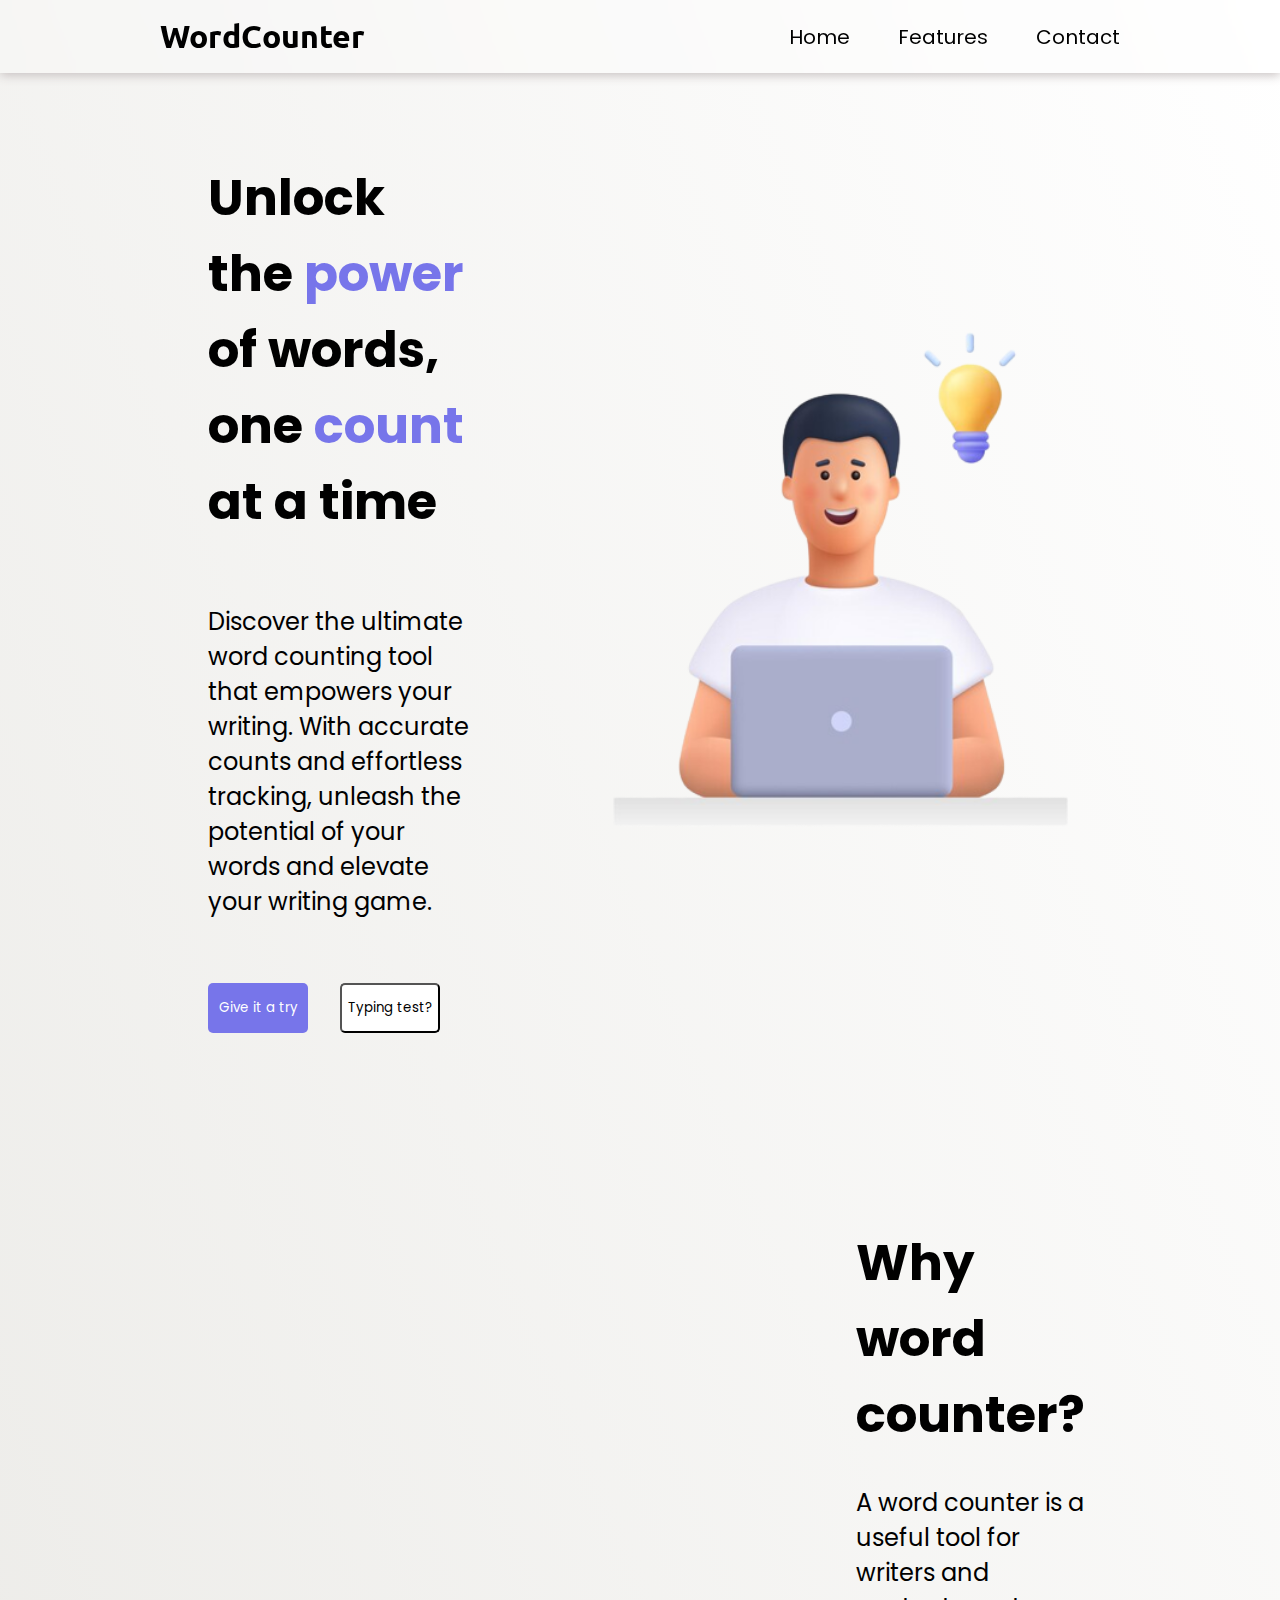
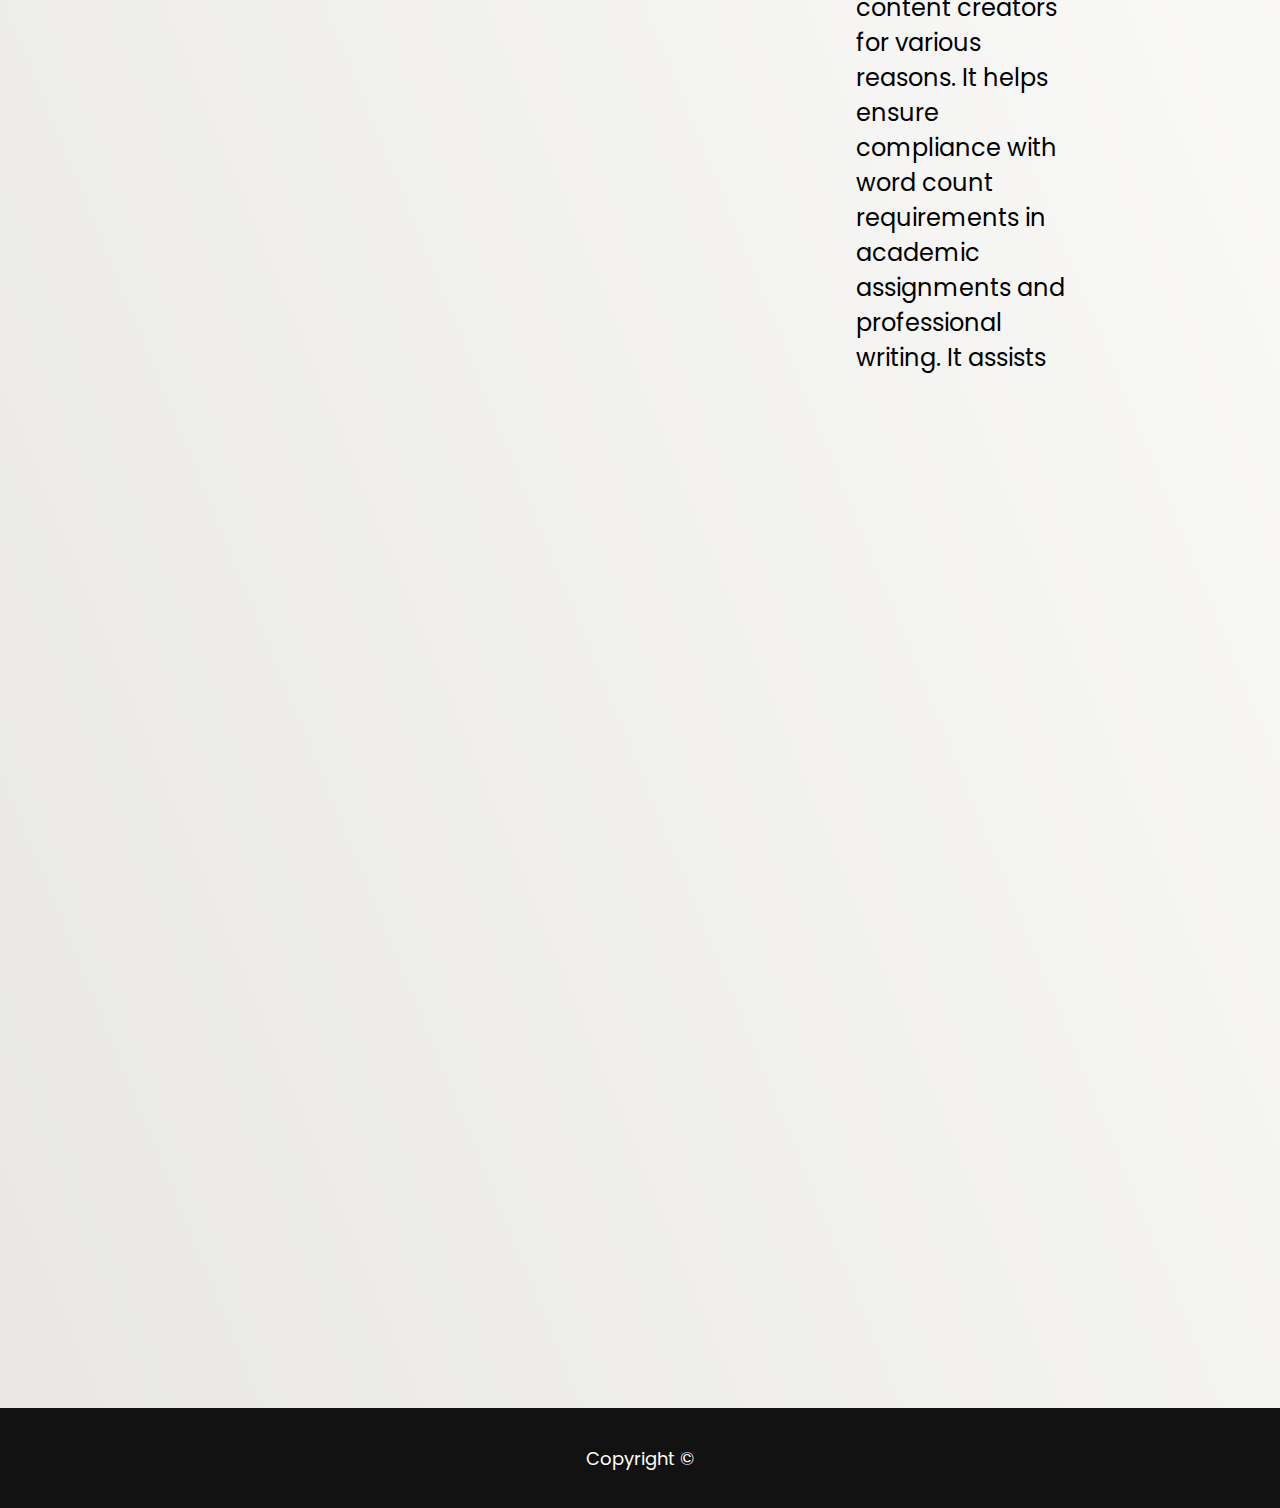
==== LandingPage/index.html @ abe4e461 "whfh" ====
<!DOCTYPE html>
<html lang="en">

<head>
    <meta charset="UTF-8">
    <meta http-equiv="X-UA-Compatible" content="IE=edge">
    <meta name="viewport" content="width=device-width, initial-scale=1.0">
    <title>WordCounter</title>
    <link rel="stylesheet" href="style.css">
    <link href="https://unpkg.com/aos@2.3.1/dist/aos.css" rel="stylesheet">
</head>

<body>

    <div class="nav">
        <h1 class="logo">WordCounter</h1>

        <div class="tags">
            <a href="">Home</a>
            <a href="">Features</a>
            <a href="#contact">Contact</a>
        </div>


        <!-- <div class="button">
            <a href="/TypingTest/index3.html"><button class="typingtest">Typing test?</button></a>
        </div> -->
    </div>


    <div class="wrapper">

        <div class="main">

            <div class="left">
                <h1 class="hd">Unlock the <span class="clr"> power </span> of words, one <span class="clr">
                        count</span> at
                    a time
                </h1>
                <p class="para1">Discover the ultimate word counting tool that empowers your writing. With accurate
                    counts and
                    effortless tracking, unleash the potential of your words and elevate your writing game.</p>

                <div class="butn">
                    <a href="/MainPage/indexx.html"><button class="mainpro">Give it a try</button></a>
                    <a href="/TypingTest/index3.html"><button class="typingtest">Typing test?</button></a>
                </div>

            </div>

            <div class="right">
                <img src="/images/laptop.png" class="ofc" height="600px" width="600px" alt="">
            </div>
        </div>

        <div class="main2">

            <div data-aos="fade-up-right" class="left2">
                <img src="/images/idea.png" width="500px" height="500px" alt="">
            </div>

            <div class="right2">
                <h1 class="hd2">Why word counter?</h1>
                <p class="para2">A word counter is a useful tool for writers and content creators for various
                    reasons. It
                    helps ensure
                    compliance with word count requirements in academic assignments and professional writing. It
                    assists
                </p>
            </div>
        </div>

        <div class="main3" data-aos="fade-up" id="contact">
            <div class="left3">

                <div class="headpart">
                    <h1 class="hd3">Contact Us</h1>
                    <p>Questions, Thoughts, Or Just Want To Say Hello?</p>
                </div>
                <form action="">

                    <div class="input-fields">
                        <input type="text" placeholder="Enter your name">
                    </div>
                    <div class="input-fields">
                        <input type="text" placeholder="Enter your email address">
                    </div>
                    <div class="input-fields">
                        <input type="text" placeholder="Enter your subject">
                    </div>
                    <div class="input-text">
                        <textarea name="" placeholder="Enter your message" id="" cols="30" rows="10"></textarea>
                    </div>

                </form>

                <button class="msg">Send Message</button>
            </div>
            <div class="right3">
                <img src="/images/call.png" width="500px" height="500px" alt="">

            </div>
        </div>

        <div class="footer">
            Copyright &copy
        </div>

    </div>


    <script src="https://unpkg.com/aos@2.3.1/dist/aos.js"></script>
    <script>
        AOS.init();
    </script>
</body>

</html>
---- LandingPage/style.css ----
@import url('https://fonts.googleapis.com/css2?family=Ubuntu&display=swap');
@import url('https://fonts.googleapis.com/css2?family=Poppins&display=swap');



* {
    margin: 0;
    padding: 0;
    scroll-behavior: smooth;
    box-sizing: border-box;
    font-family: 'Poppins','Sans-serif';
    /* overflow-x: hidden; */
}

body {
    background-image: linear-gradient(to top right, #e8e7e3, 
    #ffffff);
    overflow-x: hidden;
}

/* Nav-Bar Customization*/
.logo {
    font-size: 32px;
    font-family: Ubuntu, sans-serif;
    /* 215/48 */
}

.nav {
    position: fixed;
    width: 100%;
    padding: 1em 10em 1em 10em;
    display: flex;
    justify-content: space-between;
    align-items: center;
    flex-wrap: wrap;
    background-color: #fff4;
    box-shadow: 0px 2px 1px 0px #c5bebe; 
    -webkit-box-shadow: 0px 2px 10px 0px #c5bebe; 
    -moz-box-shadow: 0px 2px 1px 0px #c5bebe;
    backdrop-filter: blur(10px);
    z-index: 1000;
}

.wrapper {
    padding-top: 5em;
    display: flex;
    flex-direction: column;
    justify-content: center;
    align-items: center;
    gap: 5em;
}

.tags {
    display: flex;
    gap: 3em;
    flex-wrap: wrap;
}

.tags a{
    text-decoration: none;
    color: black;
    font-size: 20px;
}

.button {
    width: 215px;
    display: flex;
    justify-content: center;
    align-items: center;
}

.typingtest {
    height: 50px;
    width: 100px;
    border-radius: 5px;
    background-color: white;
}

.typingtest:hover {
    background-color: black;
    color: white;
}

/* Navbar done */


/* Main Start */

.main {
    /* padding: 3em 20em 3em 20em; */
    width: min(1500px,80%);
    display: flex;
    justify-content: center;
    align-items: center;
    /* gap: 5em; */
}

.left {
    max-width: 1200px;
    padding: 5em 5em 0em 5em;
    display: flex;
    flex-direction: column;
    gap: 4em;
}

.butn {
    display: flex;
    gap: 2em;
}

.hd {
    font-size: 50px;
}

.clr {
    color: #7775ea;
}

.para1 {
    font-size: 24px;
}

.mainpro {
    height: 50px;
    width: 100px;
    background-color: #7775ea;
    color: white;
    border: none;
    border-radius: 5px;
}

.mainpro:hover {
    background-color: black;
    color: white;
}

/* Main  end */

/* Main2 start */

.main2 {    
    /* padding: 3em 20em 3em 20em; */
    width: min(1500px,80%);
    gap: 5em;
    display: flex;
    justify-content: center;

}

.right2 {
    padding: 7em 10em 0em 15em;
    /* padding-top: -20em; */
    display: flex;
    flex-direction: column;
    gap: 2em;
}

.hd2 {
    font-size: 50px;
}

.para2 {
    font-size: 24px;
}

/* Main2 end */

/* Main3 start */

.main3 {
    display: flex;
    padding: 3em 25em 3em 25em;
    justify-content: space-between;
    align-items: center;
    /* gap: 20em; */
}

.left3 {
    display: flex;
    flex-direction: column;
    /* padding: 5em 5em 0em 5em; */
    gap: 1em;
}


.right3 {
    padding: 0em 3em;
}



.headpart h1 {
    font-size: 60px;
    color: #7573e7;
    /* color: #ff4f5a; */
}

.headpart p {
    font-size: 24px;
}


.input-fields {
    height: 45px;
    width: 600px;
    box-shadow: 2px 2px 10px #131212;
}


.input-fields input {
    /* border:none; */
    border-radius: 5px;
    padding: 10px;
    height: 45px;
    width: 600px;
    outline: none;

}



.input-text textarea {
    border-radius: 5px;
    height: 200px;
    width: 600px;
    padding: 10px;
    resize: none;
    outline: none;
    overflow-y: none;
    box-shadow: 1px 1px 10px #131212;
    font-size: 18px;
}

.msg {
    margin-top: 2em;
    height: 50px;
    width: 200px;
    background-color: #7573e7;
    color: white;
    font-size: 18px;
    border: none;
    box-shadow: 2px 2px 10px #131212;
    margin-bottom: 1rem;
}

.msg:hover {

    background-color: rgb(255, 255, 255);
    color: black;
}

form {
    display: flex;
    flex-direction: column;
    gap: 1em;
    /* gap: 1rem; */
}

/* Main3 end */

/* footer */

.footer {
    margin-top: 10%;
    background-color: #131212;
    height: 100px;
    width: 100%;
    color: white;
    font-size: 18px;
    display: flex;
    justify-content: center;
    align-items: center;
}

/* footer end */


@media (max-width:)
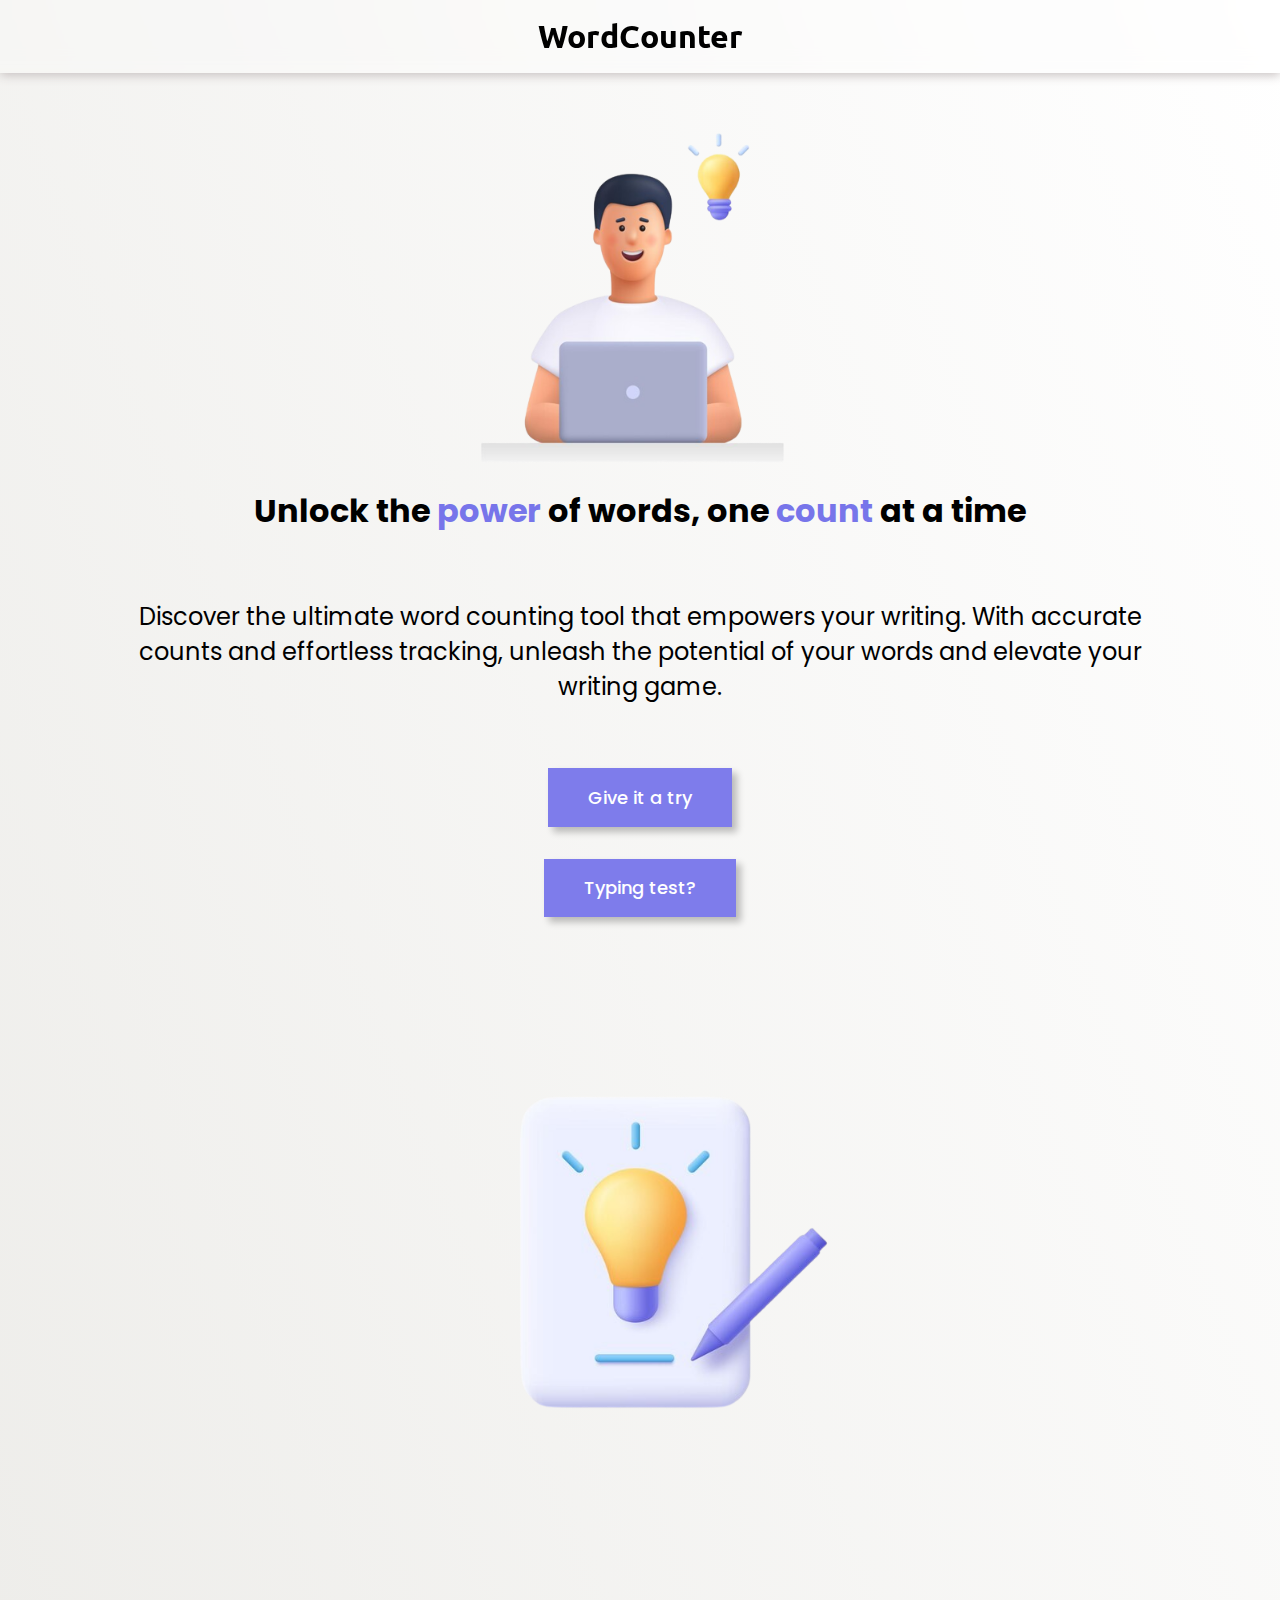
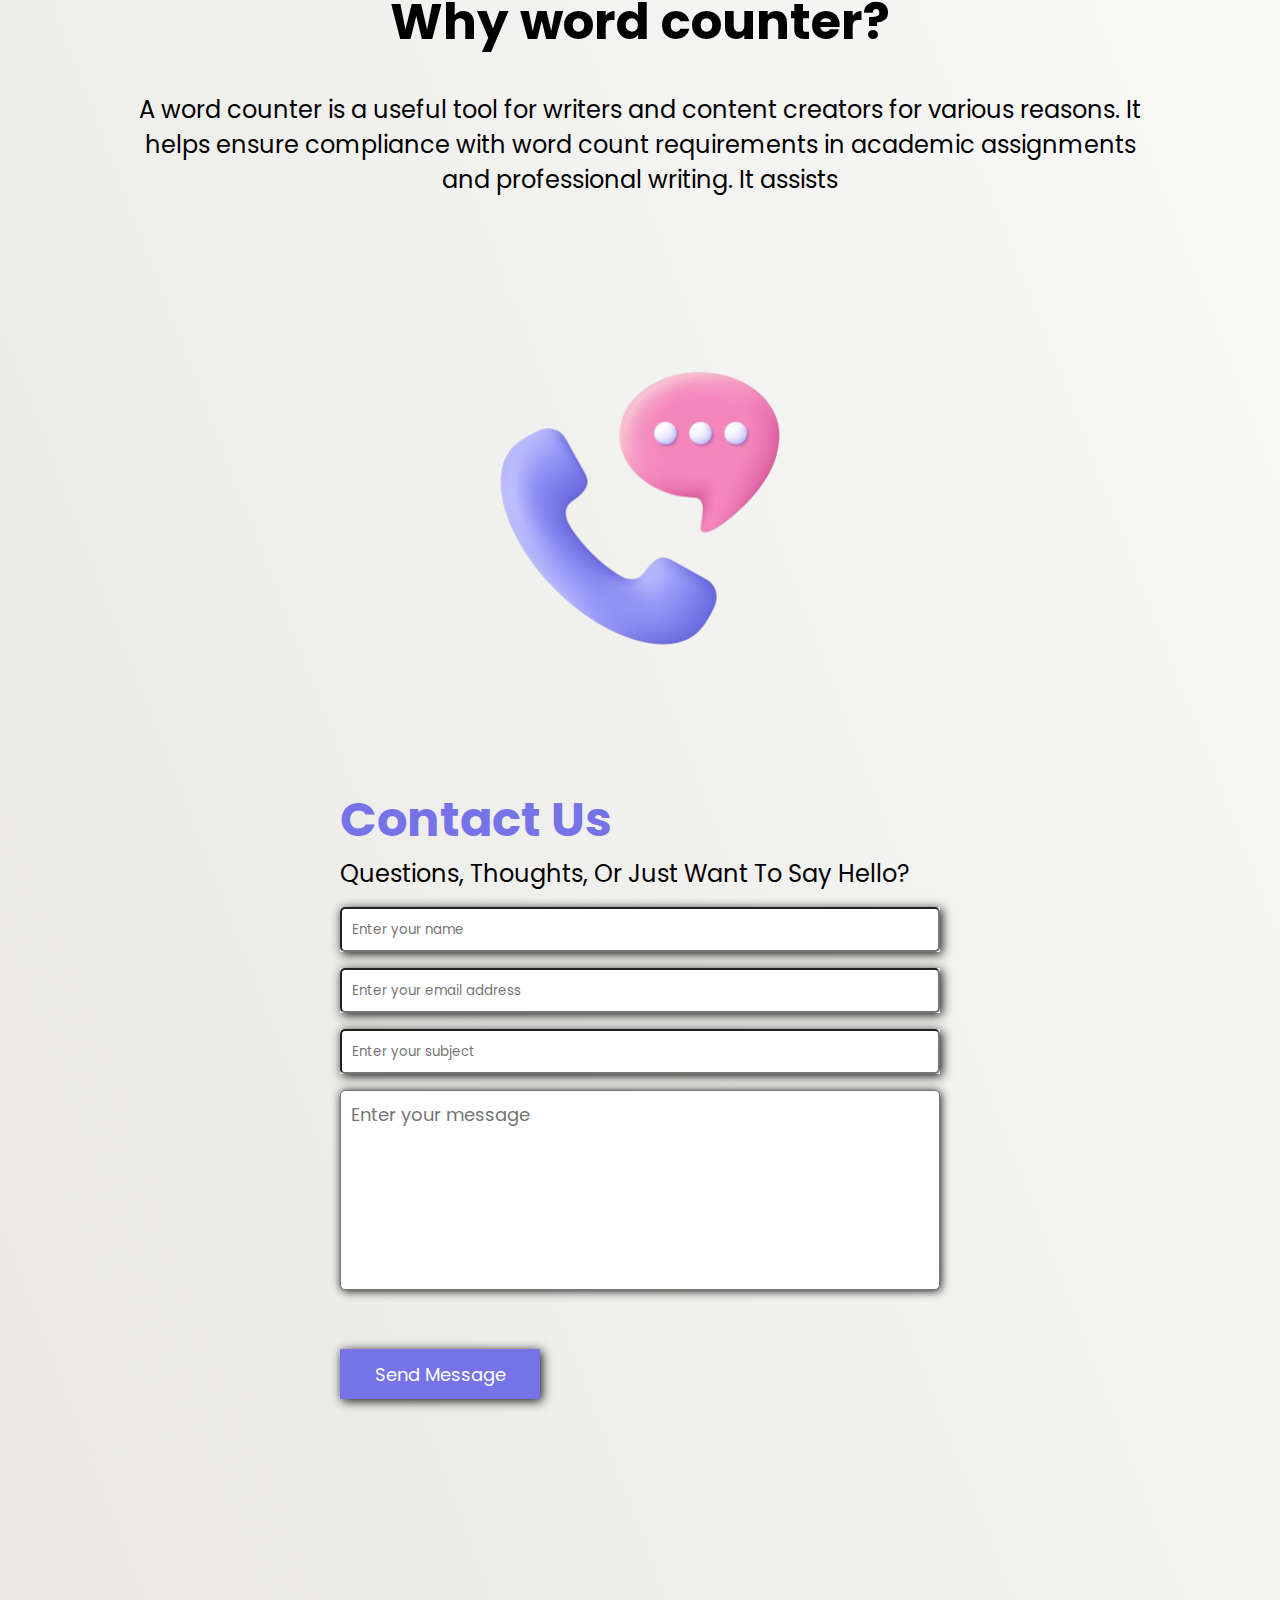
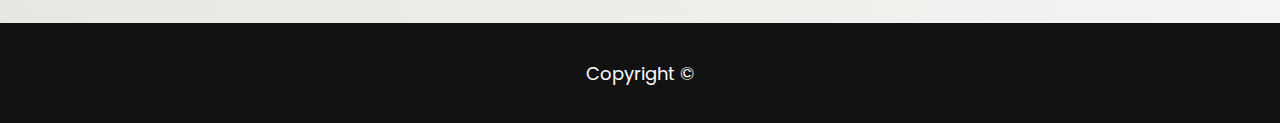
==== commit c758d3c8: "updated" ====
--- a/LandingPage/index.html
+++ b/LandingPage/index.html
@@ -42,8 +42,8 @@
                     effortless tracking, unleash the potential of your words and elevate your writing game.</p>
 
                 <div class="butn">
-                    <a href="/MainPage/indexx.html"><button class="mainpro">Give it a try</button></a>
-                    <a href="/TypingTest/index3.html"><button class="typingtest">Typing test?</button></a>
+                    <a href="/MainPage/indexx.html"><button class="btn-pink">Give it a try</button></a>
+                    <a href="/TypingTest/index3.html"><button class="btn-pink">Typing test?</button></a>
                 </div>
 
             </div>
@@ -55,8 +55,8 @@
 
         <div class="main2">
 
-            <div data-aos="fade-up-right" class="left2">
-                <img src="/images/idea.png" width="500px" height="500px" alt="">
+            <div class="left2">
+                <img src="/images/idea.png" width="500px" class="ofc2" height="500px" alt="">
             </div>
 
             <div class="right2">
@@ -70,7 +70,7 @@
             </div>
         </div>
 
-        <div class="main3" data-aos="fade-up" id="contact">
+        <div class="main3" id="contact">
             <div class="left3">
 
                 <div class="headpart">
@@ -97,7 +97,7 @@
                 <button class="msg">Send Message</button>
             </div>
             <div class="right3">
-                <img src="/images/call.png" width="500px" height="500px" alt="">
+                <img src="/images/call.png" class="ofc3"  width="500px" height="500px" alt="">
 
             </div>
         </div>
--- a/LandingPage/style.css
+++ b/LandingPage/style.css
@@ -69,8 +69,8 @@
     align-items: center;
 }
 
-.typingtest {
-    height: 50px;
+/* .typingtest { */
+    /* height: 50px;
     width: 100px;
     border-radius: 5px;
     background-color: white;
@@ -79,7 +79,7 @@
 .typingtest:hover {
     background-color: black;
     color: white;
-}
+} */
 
 /* Navbar done */
 
@@ -109,7 +109,7 @@
 }
 
 .hd {
-    font-size: 50px;
+    font-size: 3em;
 }
 
 .clr {
@@ -120,7 +120,70 @@
     font-size: 24px;
 }
 
-.mainpro {
+:root {
+    --bgOrange: #7e7ceb;
+    /* --purple:#9e9ced; */
+}
+
+
+.btn-pink {
+    background-color: var(--bgOrange);
+    width: fit-content;
+    color: white;
+    padding: 0.8rem 2.3rem;
+    box-shadow: 5px 5px 7px 0px #0000003f;
+    font-size: 18px;
+    cursor: pointer;
+    transition: all 0.5s;
+    font-weight: 500;
+    border: solid 3px transparent;
+    position: relative;
+    z-index: 1;
+  }
+  .btn-pink::before {
+    content: "";
+    position: absolute;
+    background-color: #f6f6f6;
+    top: 0px;
+    left: 0;
+    right: 0;
+    bottom: 0px;
+    z-index: -1;
+    transform: scaleX(0);
+    transform-origin: left;
+    transition: all 0.8s;
+  }
+  .btn-pink:hover::before {
+    transform: scaleX(1);
+  }
+  .btn-pink:hover {
+    border: solid 3px var(--bgOrange);
+    color: black;
+  }
+
+.ofc {
+    /* filter: grayscale(1); */
+    transition: all 1s;
+    animation: scaleImage 5s linear infinite;
+}
+
+  @keyframes scaleImage {
+    0% {
+      /* filter: grayscale(1); */
+      scale: 1;
+    }
+    50% {
+      /* filter: grayscale(0); */
+      scale: 0.9;
+      /* box-shadow: 3px 3px 10px black; */
+    }
+    100% {
+      /* filter: grayscale(1); */
+      scale: 1;
+    }
+  }
+
+/* .mainpro {
     height: 50px;
     width: 100px;
     background-color: #7775ea;
@@ -132,7 +195,7 @@
 .mainpro:hover {
     background-color: black;
     color: white;
-}
+} */
 
 /* Main  end */
 
@@ -144,11 +207,12 @@
     gap: 5em;
     display: flex;
     justify-content: center;
+    align-items: center;
 
 }
 
 .right2 {
-    padding: 7em 10em 0em 15em;
+    padding: 0em 10em 0em 15em;
     /* padding-top: -20em; */
     display: flex;
     flex-direction: column;
@@ -169,13 +233,14 @@
 
 .main3 {
     display: flex;
-    padding: 3em 25em 3em 25em;
+    /* padding: 3em 25em 3em 25em; */
     justify-content: space-between;
     align-items: center;
     /* gap: 20em; */
 }
 
 .left3 {
+    /* max-width: 90%; */
     display: flex;
     flex-direction: column;
     /* padding: 5em 5em 0em 5em; */
@@ -187,10 +252,14 @@
     padding: 0em 3em;
 }
 
+.headpart {
+    display: flex;
+    flex-direction: column;
+}
 
 
 .headpart h1 {
-    font-size: 60px;
+    font-size: 3em;
     color: #7573e7;
     /* color: #ff4f5a; */
 }
@@ -275,4 +344,161 @@
 /* footer end */
 
 
-@media (max-width:)
+@media screen and (max-width:1500px) {
+
+    .ofc {
+        height: 400px;
+        width: 400px;
+    }
+
+    .butn {
+        flex-direction: column;
+    }
+
+    .hd {
+        font-size: 2em;
+    }
+
+    .tags a {
+        display: none;
+    }
+
+    .left {
+        padding: 0px;
+        text-align: center;
+        justify-content: center;
+        align-items: center;
+    }
+
+    .right2 {
+        padding: 0px;
+        text-align: center;
+        /* border: 1px solid black; */
+        justify-content: center;
+        align-items: center;
+    }
+    
+    .nav {
+        justify-content: center;
+    }
+
+    .main {
+        flex-direction: column-reverse;
+    }
+
+    .main2 {
+        flex-direction: column;
+    }
+
+    .main3 {
+        flex-direction: column-reverse;
+    }
+}
+
+
+
+@media screen and (max-width:500px) {
+    .ofc {
+        height: 200px;
+        width: 200px;
+    }
+
+    .butn {
+        flex-direction: column;
+    }
+
+    .hd {
+        /* width: 100%; */
+        font-size: 1.5em;
+        /* border: 1px solid black; */
+    }
+
+    .tags a {
+        display: none;
+    }
+
+    .left {
+        padding: 0px;
+        width: 100%;
+        /* border: 1px solid black; */
+        text-align: center;
+        justify-content: center;
+        align-items: center;
+    }
+
+    .left2 {
+        padding: 0px;
+    }
+
+    .ofc2 {
+        height: 400px;
+        width: 400px;
+    }
+
+    .headpart h1 {
+        font-size: 3em;
+    }
+
+    .headpart p {
+        text-align: center;
+        /* width: 300px; */
+        font-size: 18px;
+    }
+
+    .ofc3 {
+        height: 200px;
+        width: 200px;
+    }
+
+
+
+    .right2 {
+        padding: 0px;
+        text-align: center;
+        /* border: 1px solid black; */
+        justify-content: center;
+        align-items: center;
+    }
+    
+    .nav {
+        justify-content: center;
+    }
+
+    .main {
+        flex-direction: column-reverse;
+    }
+
+    .main2 {
+        flex-direction: column;
+    }
+
+    .main3 {
+        flex-direction: column-reverse;
+        justify-content: center;
+        align-items: center;
+    }
+
+    .headpart {
+        justify-content: center;
+        align-items: center;
+    }
+
+    .left3 {
+        justify-content: center;
+        align-items: center;
+    }
+
+    .input-fields {
+        width: 300px;
+    }
+    .input-fields input {
+        width: 300px;
+    }
+    .input-text textarea {
+        width: 300px;
+    }
+
+    .msg {
+        /* width: 300px; */
+    }
+}